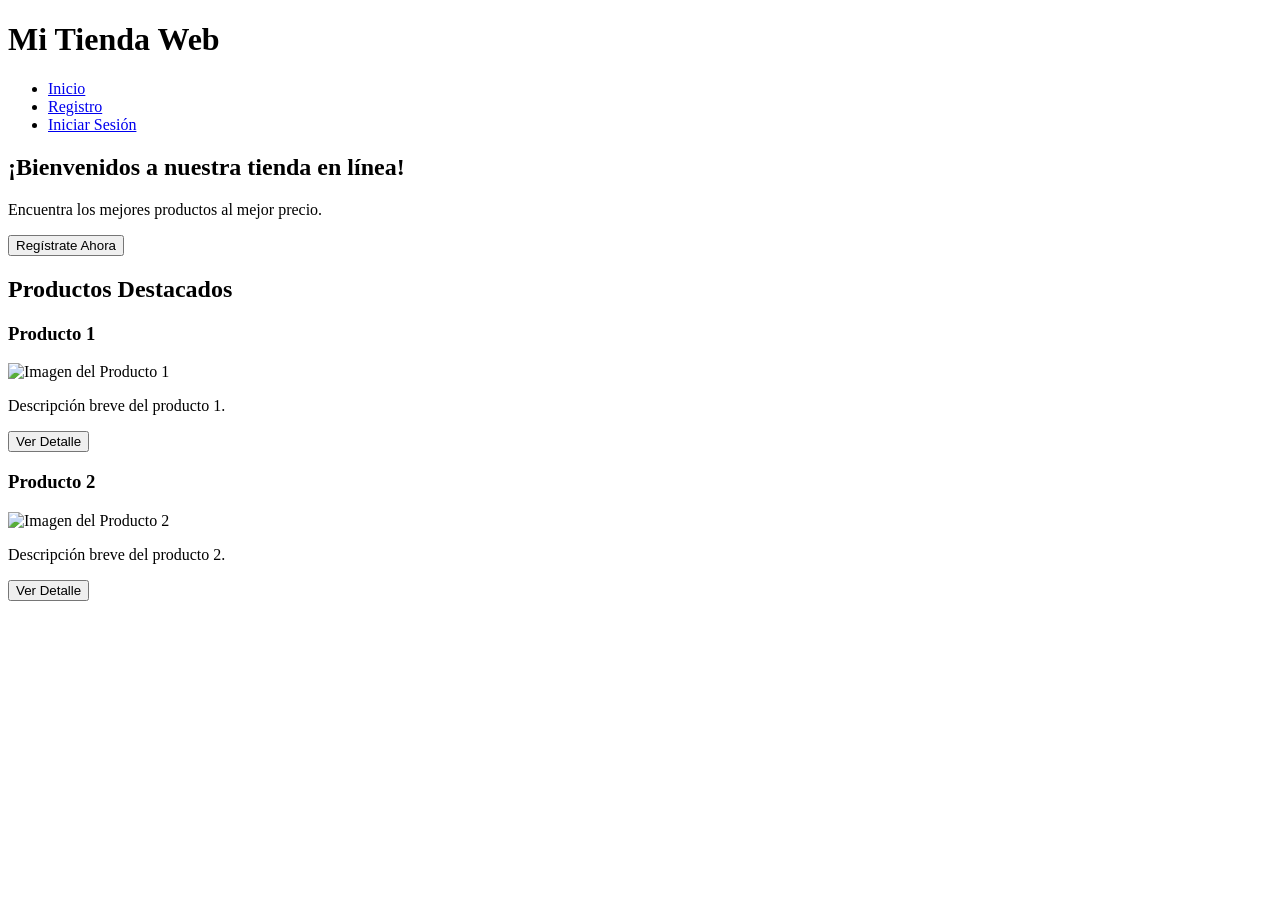
==== index.html @ 49b95902 "Initial commit" ====
<!DOCTYPE html>
<html lang="es">
<head>
    <meta charset="UTF-8">
    <meta name="viewport" content="width=device-width, initial-scale=1.0">
    <title>Mi Tienda Web - Inicio</title>
</head>
<body>

    <header>
        <h1>Mi Tienda Web</h1>
        <nav>
            <ul>
                <li><a href="index.html">Inicio</a></li>
                <li><a href="registro.html">Registro</a></li>
                <li><a href="login.html">Iniciar Sesión</a></li>
            </ul>
        </nav>
    </header>

    <main>
        <section>
            <h2>¡Bienvenidos a nuestra tienda en línea!</h2>
            <p>Encuentra los mejores productos al mejor precio.</p>
            <a href="registro.html"><button type="button">Regístrate Ahora</button></a>
        </section>

        <section>
            <h2>Productos Destacados</h2>
            
            <article>
                <h3>Producto 1</h3>
                <img src="https://via.placeholder.com/200" alt="Imagen del Producto 1">
                <p>Descripción breve del producto 1.</p>
                <button type="button">Ver Detalle</button>
            </article>

            <article>
                <h3>Producto 2</h3>
                <img src="https://via.placeholder.com/200" alt="Imagen del Producto 2">
                <p>Descripción breve del producto 2.</p>
                <button type="button">Ver Detalle</button>
            </article>
        </section>
    </main>

 

</body>
</html>
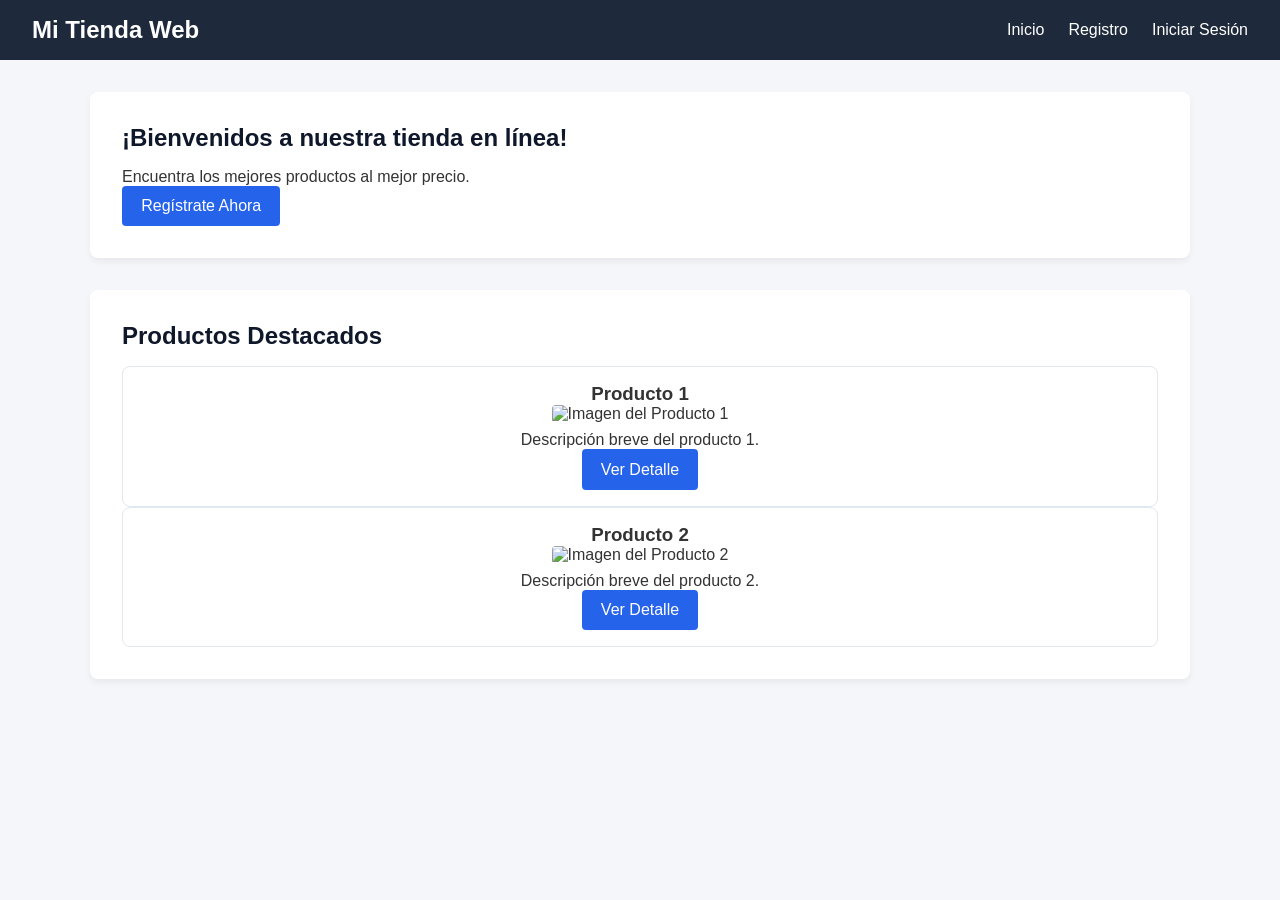
==== commit d33c8054: "Update storefront pages and assets" ====
--- a/index.html
+++ b/index.html
@@ -3,6 +3,7 @@
 <head>
     <meta charset="UTF-8">
     <meta name="viewport" content="width=device-width, initial-scale=1.0">
+    <link rel="stylesheet" href="assets/css/styles.css">
     <title>Mi Tienda Web - Inicio</title>
 </head>
 <body>
--- a/assets/css/styles.css
+++ b/assets/css/styles.css
@@ -0,0 +1,151 @@
+* {
+    margin: 0;
+    padding: 0;
+    box-sizing: border-box;
+    font-family: 'Segoe UI', Tahoma, Geneva, Verdana, sans-serif;
+}
+
+body {
+    background-color: #f4f6f9;
+    color: #333;
+    display: flex;
+    flex-direction: column;
+    min-height: 100vh;
+}
+
+header {
+    background-color: #1e293b;
+    color: #ffffff;
+    padding: 1rem 2rem;
+    display: flex;
+    justify-content: space-between;
+    align-items: center;
+}
+
+header h1 {
+    font-size: 1.5rem;
+}
+
+nav ul {
+    list-style: none;
+    display: flex;
+    gap: 1.5rem;
+}
+
+nav a {
+    color: #ffffff;
+    text-decoration: none;
+    font-weight: 500;
+    transition: color 0.3s;
+}
+
+nav a:hover {
+    color: #38bdf8;
+}
+
+main {
+    flex: 1;
+    max-width: 1100px;
+    width: 90%;
+    margin: 2rem auto;
+}
+
+section {
+    background-color: #ffffff;
+    padding: 2rem;
+    margin-bottom: 2rem;
+    border-radius: 8px;
+    box-shadow: 0 4px 6px rgba(0, 0, 0, 0.05);
+}
+
+h2 {
+    margin-bottom: 1rem;
+    color: #0f172a;
+}
+
+.productos-container {
+    display: grid;
+    grid-template-columns: repeat(auto-fit, minmax(220px, 1fr));
+    gap: 1.5rem;
+    margin-top: 1rem;
+}
+
+article {
+    border: 1px solid #e2e8f0;
+    border-radius: 8px;
+    padding: 1rem;
+    text-align: center;
+}
+
+article img {
+    max-width: 100%;
+    height: auto;
+    border-radius: 4px;
+    margin-bottom: 0.5rem;
+}
+
+
+form {
+    max-width: 450px;
+    margin: 0 auto;
+}
+
+.form-group {
+    margin-bottom: 1.2rem;
+    display: flex;
+    flex-direction: column;
+}
+
+label {
+    font-weight: 600;
+    margin-bottom: 0.4rem;
+}
+
+input {
+    padding: 0.6rem;
+    border: 1px solid #cbd5e1;
+    border-radius: 4px;
+    font-size: 1rem;
+}
+
+input:focus {
+    outline: none;
+    border-color: #3b82f6;
+    box-shadow: 0 0 0 2px rgba(59, 130, 246, 0.2);
+}
+
+.error-message {
+    color: #ef4444;
+    font-size: 0.85rem;
+    margin-top: 0.3rem;
+    display: block;
+}
+
+
+button {
+    background-color: #2563eb;
+    color: white;
+    padding: 0.7rem 1.2rem;
+    border: none;
+    border-radius: 4px;
+    font-size: 1rem;
+    cursor: pointer;
+    transition: background-color 0.3s;
+}
+
+button:hover {
+    background-color: #1d4ed8;
+}
+
+
+footer {
+    background-color: #0f172a;
+    color: #94a3b8;
+    text-align: center;
+    padding: 1.5rem;
+    font-size: 0.9rem;
+}
+
+footer p {
+    margin-bottom: 0.3rem;
+}
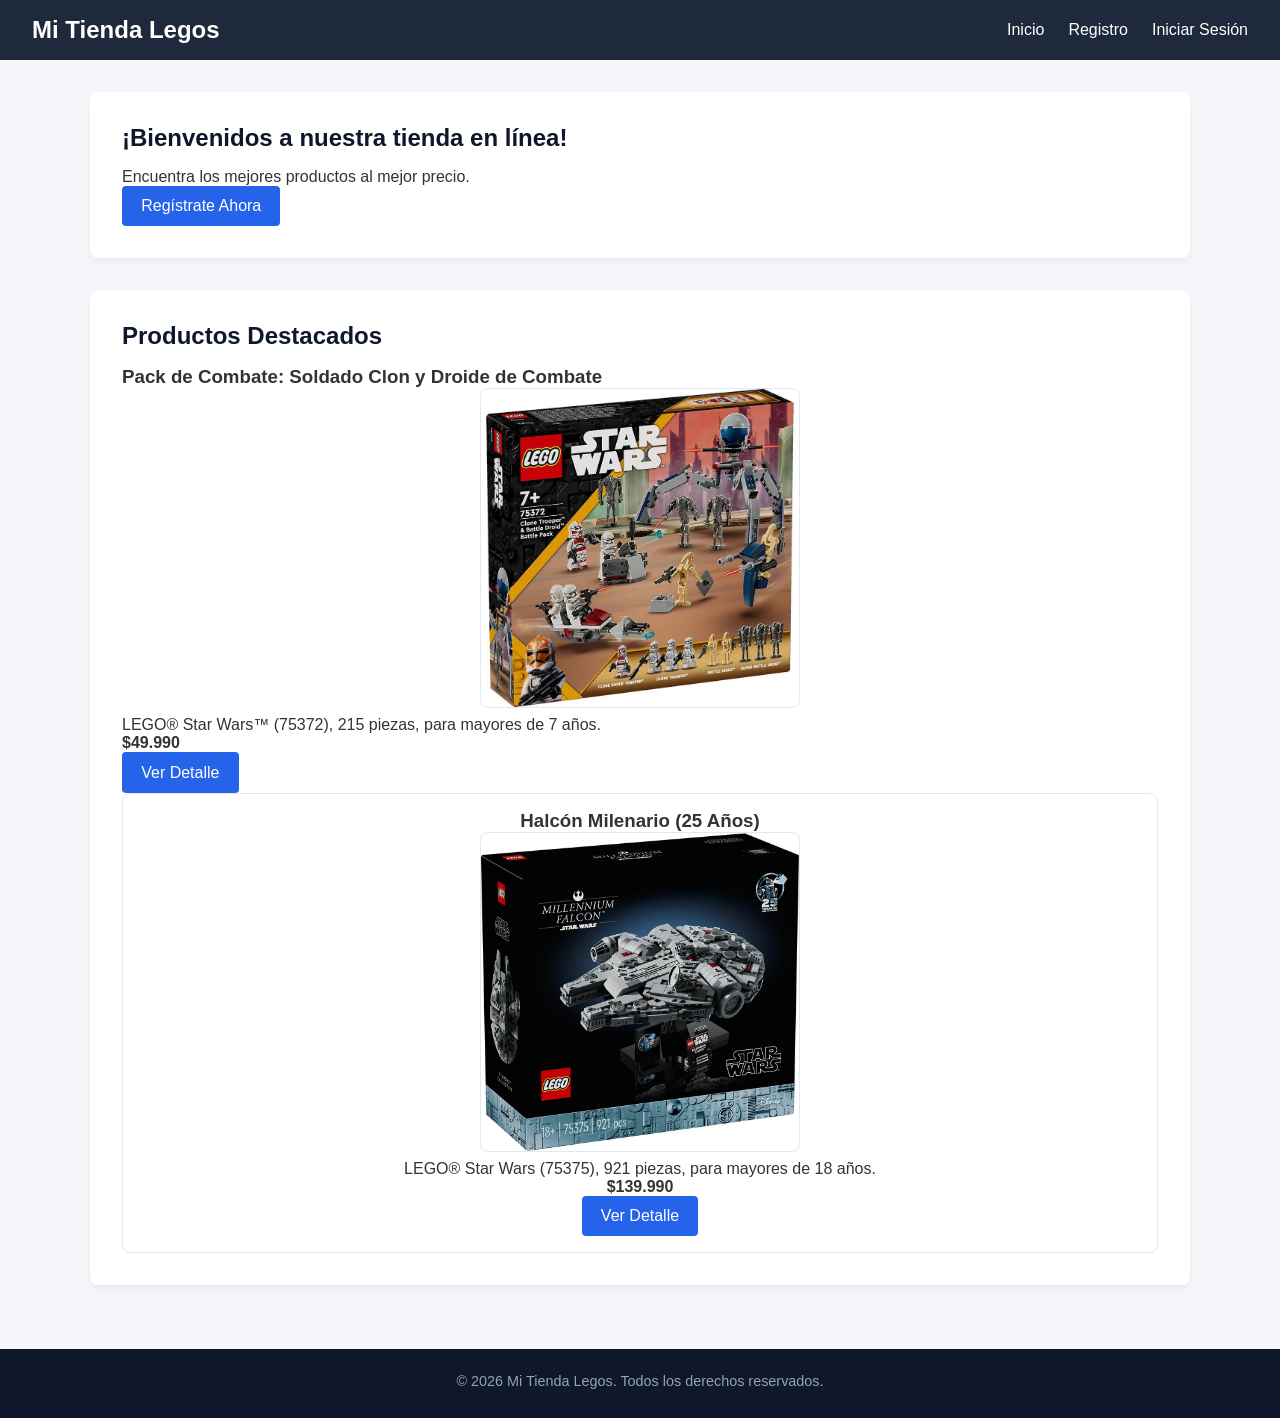
==== commit 7a8e2841: "Paginas de los productos Paginas para los dos productos con sus respectivas img, y en el halcon el v" ====
--- a/index.html
+++ b/index.html
@@ -1,15 +1,17 @@
 <!DOCTYPE html>
 <html lang="es">
+
 <head>
     <meta charset="UTF-8">
     <meta name="viewport" content="width=device-width, initial-scale=1.0">
     <link rel="stylesheet" href="assets/css/styles.css">
-    <title>Mi Tienda Web - Inicio</title>
+    <title>Mi Tienda Legos - Inicio</title>
 </head>
+
 <body>
 
     <header>
-        <h1>Mi Tienda Web</h1>
+        <h1>Mi Tienda Legos</h1>
         <nav>
             <ul>
                 <li><a href="index.html">Inicio</a></li>
@@ -20,6 +22,7 @@
     </header>
 
     <main>
+	
         <section>
             <h2>¡Bienvenidos a nuestra tienda en línea!</h2>
             <p>Encuentra los mejores productos al mejor precio.</p>
@@ -29,23 +32,28 @@
         <section>
             <h2>Productos Destacados</h2>
             
-            <article>
-                <h3>Producto 1</h3>
-                <img src="https://via.placeholder.com/200" alt="Imagen del Producto 1">
-                <p>Descripción breve del producto 1.</p>
-                <button type="button">Ver Detalle</button>
+                <h3>Pack de Combate: Soldado Clon y Droide de Combate</h3>
+                <img class="producto-miniatura" src="assets/img/cloneTrooper&BattleDroidBattlePack1.jpg" alt="Pack de Combate: Soldado Clon y Droide de Combate">
+                <p>LEGO® Star Wars™ (75372), 215 piezas, para mayores de 7 años.</p>
+                <p><strong>$49.990</strong></p>
+                <a href="detalle-pack-combate.html"><button type="button">Ver Detalle</button></a>
             </article>
 
             <article>
-                <h3>Producto 2</h3>
-                <img src="https://via.placeholder.com/200" alt="Imagen del Producto 2">
-                <p>Descripción breve del producto 2.</p>
-                <button type="button">Ver Detalle</button>
+                <h3>Halcón Milenario (25 Años)</h3>
+                <img class="producto-miniatura" src="assets/img/milleniumFalcon1.jpg" alt="Halcón Milenario LEGO Star Wars 25 Años">
+                <p>LEGO® Star Wars (75375), 921 piezas, para mayores de 18 años.</p>
+                <p><strong>$139.990</strong></p>
+                <a href="detalle-halcon-milenario.html"><button type="button">Ver Detalle</button></a>
             </article>
+			
         </section>
+		
     </main>
 
- 
+     <footer>
+        <p>&copy; 2026 Mi Tienda Legos. Todos los derechos reservados.</p>
+    </footer>
 
 </body>
 </html>
--- a/assets/css/styles.css
+++ b/assets/css/styles.css
@@ -148,4 +148,87 @@
 
 footer p {
     margin-bottom: 0.3rem;
+}
+
+
+.producto-miniatura {
+    display: block;
+    width: 320px;
+    height: 320px;
+    max-width: 100%;
+    margin: 0 auto 0.5rem;
+    object-fit: contain;
+    border: 1px solid #e2e8f0;
+    border-radius: 8px;
+    background-color: #f8fafc;
+}
+
+/* carrusel */
+
+.producto-detalle {
+    max-width: 600px;
+    margin: 0 auto;
+    text-align: center;
+}
+ 
+.producto-precio {
+    font-size: 1.4rem;
+    font-weight: 700;
+    color: #0f172a;
+    margin: 0.5rem 0 1rem;
+}
+ 
+.carrusel {
+    display: flex;
+    align-items: center;
+    justify-content: center;
+    gap: 0.75rem;
+    margin: 0 auto 1.5rem;
+}
+ 
+.carrusel-imagenes {
+    position: relative;
+    width: 320px;
+    height: 320px;
+    max-width: 100%;
+    display: flex;
+    align-items: center;
+    justify-content: center;
+    overflow: hidden;
+    border: 1px solid #e2e8f0;
+    border-radius: 8px;
+    background-color: #f8fafc;
+}
+ 
+.carrusel-imagen {
+    max-width: 100%;
+    max-height: 100%;
+    object-fit: contain;
+}
+ 
+.carrusel-flecha {
+    background-color: #2563eb;
+    color: #ffffff;
+    border: none;
+    border-radius: 50%;
+    width: 2.5rem;
+    height: 2.5rem;
+    flex-shrink: 0;
+    font-size: 1.25rem;
+    line-height: 1;
+    cursor: pointer;
+    transition: background-color 0.3s;
+}
+ 
+.carrusel-flecha:hover {
+    background-color: #1d4ed8;
+}
+ 
+.producto-video {
+    margin-top: 2rem;
+}
+ 
+.producto-video video {
+    max-width: 100%;
+    border-radius: 8px;
 }
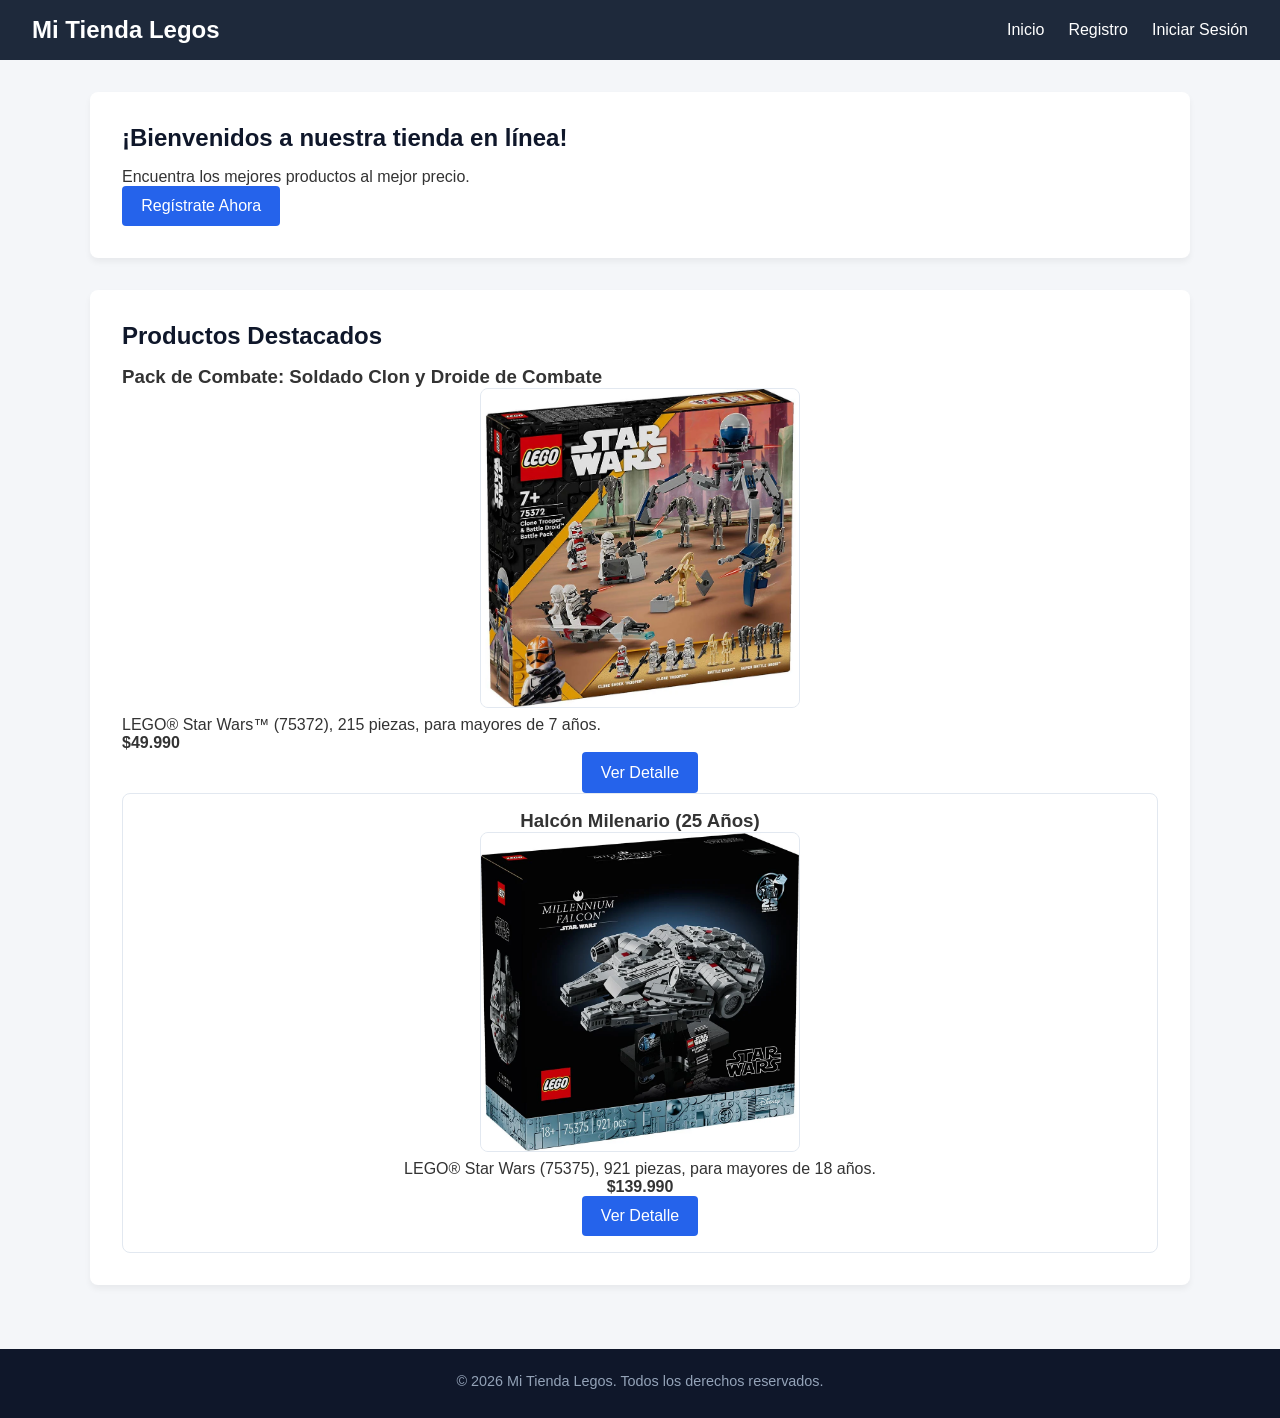
==== commit 7bbdbe40: "Centrar boton del primer producto" ====
--- a/index.html
+++ b/index.html
@@ -36,7 +36,7 @@
                 <img class="producto-miniatura" src="assets/img/cloneTrooper&BattleDroidBattlePack1.jpg" alt="Pack de Combate: Soldado Clon y Droide de Combate">
                 <p>LEGO® Star Wars™ (75372), 215 piezas, para mayores de 7 años.</p>
                 <p><strong>$49.990</strong></p>
-                <a href="detalle-pack-combate.html"><button type="button">Ver Detalle</button></a>
+                <a class="boton-primer-producto" href="detalle-pack-combate.html"><button type="button">Ver Detalle</button></a>
             </article>
 
             <article>
--- a/assets/css/styles.css
+++ b/assets/css/styles.css
@@ -135,6 +135,12 @@
 
 button:hover {
     background-color: #1d4ed8;
+}
+
+.boton-primer-producto {
+    display: block;
+    width: fit-content;
+    margin: 0 auto;
 }
 
 
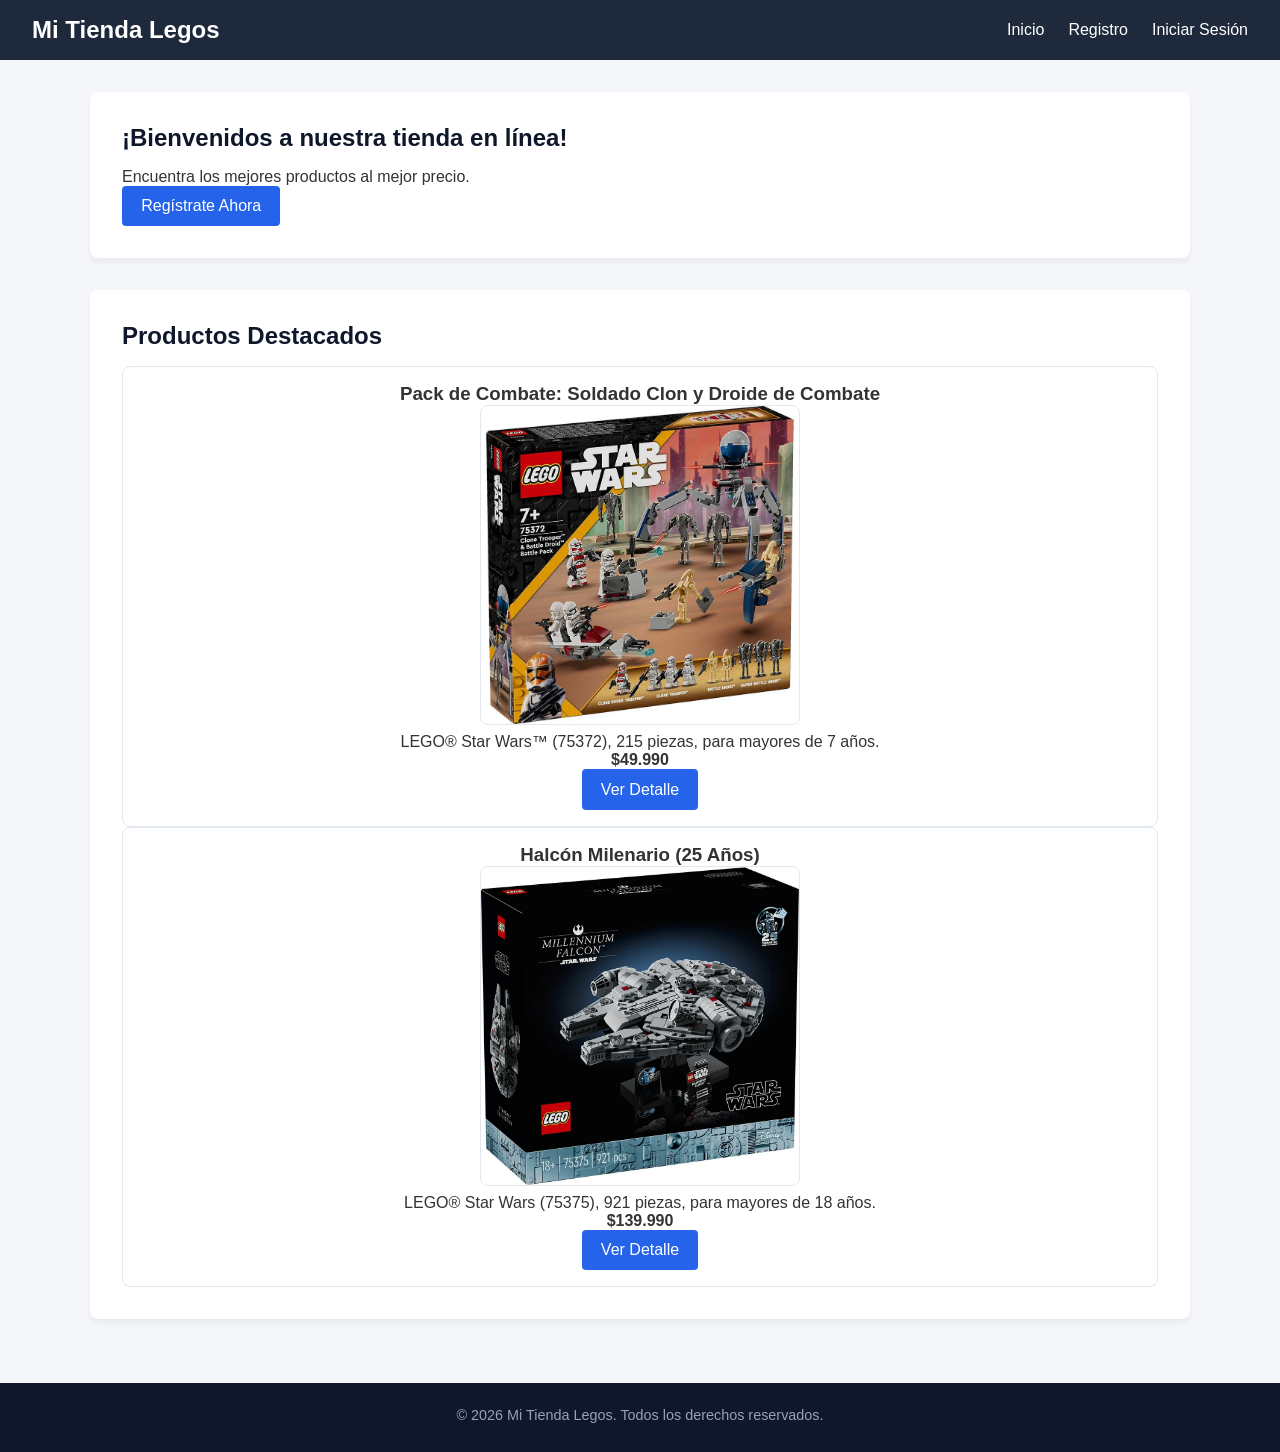
==== commit a00a8691: "Corrige estructura del primer producto" ====
--- a/index.html
+++ b/index.html
@@ -32,6 +32,7 @@
         <section>
             <h2>Productos Destacados</h2>
             
+            <article>
                 <h3>Pack de Combate: Soldado Clon y Droide de Combate</h3>
                 <img class="producto-miniatura" src="assets/img/cloneTrooper&BattleDroidBattlePack1.jpg" alt="Pack de Combate: Soldado Clon y Droide de Combate">
                 <p>LEGO® Star Wars™ (75372), 215 piezas, para mayores de 7 años.</p>
